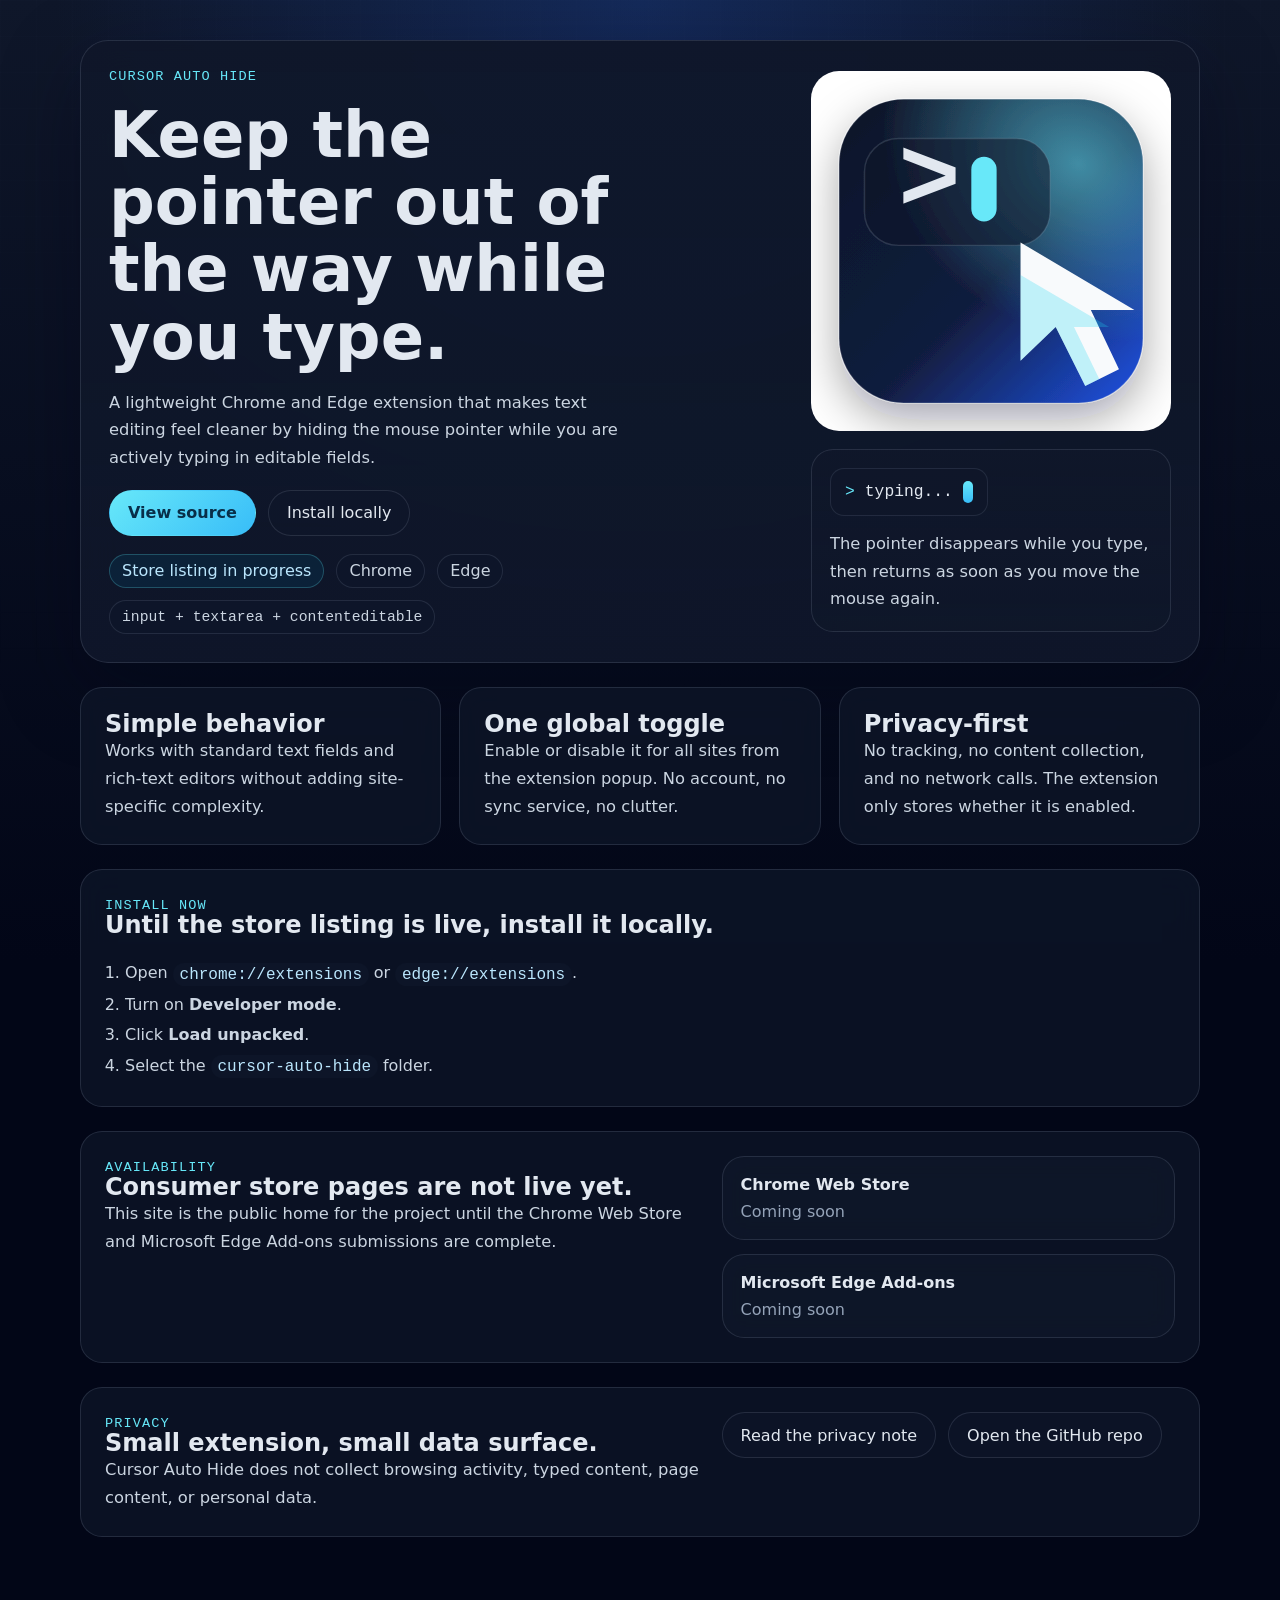
==== docs/index.html @ e13ac271 "Publish landing page and refresh branding Co-authored-by: Copilot <223556219+Copilot@users.noreply.g" ====
<!doctype html>
<html lang="en">
  <head>
    <meta charset="utf-8">
    <meta name="viewport" content="width=device-width, initial-scale=1.0">
    <meta
      name="description"
      content="Cursor Auto Hide is a small Chrome and Edge extension that hides the mouse pointer while you type in editable controls."
    >
    <title>Cursor Auto Hide</title>
    <link rel="icon" href="assets/brand.svg" type="image/svg+xml">
    <link rel="stylesheet" href="styles.css">
  </head>
  <body>
    <main class="site-shell">
      <section class="hero">
        <div class="hero__copy">
          <span class="eyebrow">Cursor Auto Hide</span>
          <h1>Keep the pointer out of the way while you type.</h1>
          <p class="hero__lede">
            A lightweight Chrome and Edge extension that makes text editing feel cleaner by hiding the mouse
            pointer while you are actively typing in editable fields.
          </p>

          <div class="hero__actions">
            <a class="button button--primary" href="https://github.com/IEvangelist/cursor-auto-hide">View source</a>
            <a class="button button--secondary" href="#install">Install locally</a>
          </div>

          <div class="hero__pills">
            <span class="pill pill--status">Store listing in progress</span>
            <span class="pill">Chrome</span>
            <span class="pill">Edge</span>
            <span class="pill pill--mono">input + textarea + contenteditable</span>
          </div>
        </div>

        <div class="hero__visual">
          <object class="hero__brand" data="assets/brand.svg" type="image/svg+xml" tabindex="-1"></object>

          <section class="preview-card" aria-label="Feature preview">
            <div class="preview-card__code">
              <span class="preview-card__prompt">&gt;</span>
              <span class="preview-card__text">typing...</span>
              <span class="preview-card__caret" aria-hidden="true"></span>
            </div>
            <p>The pointer disappears while you type, then returns as soon as you move the mouse again.</p>
          </section>
        </div>
      </section>

      <section class="grid-section">
        <article class="feature-card">
          <h2>Simple behavior</h2>
          <p>Works with standard text fields and rich-text editors without adding site-specific complexity.</p>
        </article>

        <article class="feature-card">
          <h2>One global toggle</h2>
          <p>Enable or disable it for all sites from the extension popup. No account, no sync service, no clutter.</p>
        </article>

        <article class="feature-card">
          <h2>Privacy-first</h2>
          <p>No tracking, no content collection, and no network calls. The extension only stores whether it is enabled.</p>
        </article>
      </section>

      <section id="install" class="content-card">
        <div>
          <span class="section-label">Install now</span>
          <h2>Until the store listing is live, install it locally.</h2>
        </div>

        <ol class="steps">
          <li>Open <code>chrome://extensions</code> or <code>edge://extensions</code>.</li>
          <li>Turn on <strong>Developer mode</strong>.</li>
          <li>Click <strong>Load unpacked</strong>.</li>
          <li>Select the <code>cursor-auto-hide</code> folder.</li>
        </ol>
      </section>

      <section class="content-card content-card--split">
        <div>
          <span class="section-label">Availability</span>
          <h2>Consumer store pages are not live yet.</h2>
          <p>
            This site is the public home for the project until the Chrome Web Store and Microsoft Edge Add-ons
            submissions are complete.
          </p>
        </div>

        <div class="store-grid" aria-label="Store availability">
          <article class="store-card">
            <strong>Chrome Web Store</strong>
            <span>Coming soon</span>
          </article>
          <article class="store-card">
            <strong>Microsoft Edge Add-ons</strong>
            <span>Coming soon</span>
          </article>
        </div>
      </section>

      <section class="content-card content-card--split">
        <div>
          <span class="section-label">Privacy</span>
          <h2>Small extension, small data surface.</h2>
          <p>Cursor Auto Hide does not collect browsing activity, typed content, page content, or personal data.</p>
        </div>

        <div class="link-list">
          <a href="https://github.com/IEvangelist/cursor-auto-hide/blob/main/PRIVACY.md">Read the privacy note</a>
          <a href="https://github.com/IEvangelist/cursor-auto-hide">Open the GitHub repo</a>
        </div>
      </section>
    </main>
  </body>
</html>
---- docs/styles.css ----
:root {
  color-scheme: dark;
  --bg: #020617;
  --surface: rgba(15, 23, 42, 0.7);
  --surface-strong: rgba(15, 23, 42, 0.9);
  --border: rgba(148, 163, 184, 0.18);
  --text: #e2e8f0;
  --muted: #cbd5e1;
  --subtle: #94a3b8;
  --accent: #67e8f9;
  --accent-strong: #2563eb;
  --mono: "SFMono-Regular", Consolas, "Liberation Mono", Menlo, monospace;
}

* {
  box-sizing: border-box;
}

html {
  scroll-behavior: smooth;
}

body {
  margin: 0;
  min-height: 100vh;
  background:
    radial-gradient(circle at top, rgba(37, 99, 235, 0.25), transparent 34%),
    linear-gradient(180deg, #0f172a 0%, var(--bg) 60%);
  color: var(--text);
  font-family: Inter, "Segoe UI", system-ui, sans-serif;
}

body::before {
  content: "";
  position: fixed;
  inset: 0;
  pointer-events: none;
  background-image:
    linear-gradient(rgba(148, 163, 184, 0.05) 1px, transparent 1px),
    linear-gradient(90deg, rgba(148, 163, 184, 0.05) 1px, transparent 1px);
  background-size: 36px 36px;
  mask-image: linear-gradient(180deg, rgba(0, 0, 0, 0.28), transparent 85%);
}

.site-shell {
  width: min(1120px, calc(100% - 32px));
  margin: 0 auto;
  padding: 40px 0 64px;
}

.hero {
  display: grid;
  gap: 28px;
  align-items: center;
  grid-template-columns: repeat(2, minmax(0, 1fr));
  padding: 28px;
  border: 1px solid var(--border);
  border-radius: 28px;
  background:
    linear-gradient(180deg, rgba(15, 23, 42, 0.86), rgba(15, 23, 42, 0.74)),
    rgba(15, 23, 42, 0.74);
  box-shadow: 0 26px 80px rgba(2, 6, 23, 0.35);
  backdrop-filter: blur(18px);
}

.hero__copy {
  display: grid;
  gap: 18px;
}

.eyebrow,
.section-label,
.pill--mono,
code {
  font-family: var(--mono);
}

.eyebrow,
.section-label {
  color: var(--accent);
  font-size: 0.85rem;
  letter-spacing: 0.08em;
  text-transform: uppercase;
}

.hero h1,
.content-card h2,
.feature-card h2 {
  margin: 0;
  line-height: 1.05;
}

.hero h1 {
  font-size: clamp(2.6rem, 5vw, 4.8rem);
}

.hero__lede,
.content-card p,
.feature-card p,
.preview-card p {
  margin: 0;
  color: var(--muted);
  line-height: 1.7;
  font-size: 1.02rem;
}

.hero__actions,
.hero__pills,
.link-list {
  display: flex;
  flex-wrap: wrap;
  gap: 12px;
}

.button,
.link-list a {
  display: inline-flex;
  align-items: center;
  justify-content: center;
  min-height: 46px;
  padding: 0 18px;
  border-radius: 999px;
  border: 1px solid var(--border);
  color: var(--text);
  text-decoration: none;
  transition: transform 140ms ease, border-color 140ms ease, background-color 140ms ease;
}

.button:hover,
.link-list a:hover {
  transform: translateY(-1px);
  border-color: rgba(103, 232, 249, 0.45);
}

.button--primary {
  background: linear-gradient(135deg, var(--accent), #38bdf8);
  color: #082f49;
  border-color: transparent;
  font-weight: 700;
}

.button--secondary,
.link-list a {
  background: rgba(15, 23, 42, 0.5);
}

.hero__visual {
  display: grid;
  justify-items: end;
  gap: 18px;
}

.hero__brand {
  width: min(100%, 360px);
  aspect-ratio: 1;
  border: 0;
  border-radius: 28px;
  overflow: hidden;
}

.preview-card,
.feature-card,
.content-card,
.store-card {
  border: 1px solid var(--border);
  background: var(--surface);
  border-radius: 22px;
  backdrop-filter: blur(14px);
}

.preview-card {
  width: min(100%, 360px);
  padding: 18px;
  background:
    linear-gradient(180deg, rgba(15, 23, 42, 0.95), rgba(15, 23, 42, 0.78)),
    rgba(15, 23, 42, 0.8);
}

.preview-card__code {
  display: inline-flex;
  align-items: center;
  gap: 10px;
  margin-bottom: 14px;
  padding: 12px 14px;
  border-radius: 14px;
  background: rgba(15, 23, 42, 0.8);
  border: 1px solid rgba(148, 163, 184, 0.15);
  font-family: var(--mono);
  font-size: 1.02rem;
}

.preview-card__prompt {
  color: var(--accent);
}

.preview-card__text {
  color: var(--text);
}

.preview-card__caret {
  width: 10px;
  height: 22px;
  border-radius: 999px;
  background: linear-gradient(180deg, var(--accent), #38bdf8);
  animation: blink 1.1s steps(2, end) infinite;
}

.grid-section {
  display: grid;
  grid-template-columns: repeat(3, minmax(0, 1fr));
  gap: 18px;
  margin-top: 24px;
}

.feature-card,
.content-card {
  padding: 24px;
}

.feature-card {
  min-height: 100%;
}

.content-card {
  display: grid;
  gap: 20px;
  margin-top: 24px;
}

.content-card--split {
  grid-template-columns: 1.25fr 0.95fr;
  align-items: start;
}

.steps {
  margin: 0;
  padding-left: 20px;
  color: var(--muted);
  line-height: 1.9;
}

.pill {
  display: inline-flex;
  align-items: center;
  gap: 8px;
  min-height: 34px;
  padding: 0 12px;
  border-radius: 999px;
  border: 1px solid rgba(148, 163, 184, 0.16);
  background: rgba(15, 23, 42, 0.46);
  color: var(--muted);
}

.pill--status {
  color: #bae6fd;
  border-color: rgba(103, 232, 249, 0.24);
  background: rgba(8, 47, 73, 0.5);
}

.pill--mono {
  font-size: 0.92rem;
}

.store-grid {
  display: grid;
  gap: 14px;
}

.store-card {
  display: grid;
  gap: 8px;
  padding: 18px;
}

.store-card strong {
  font-size: 1rem;
}

.store-card span {
  color: var(--subtle);
}

code {
  padding: 0.18rem 0.42rem;
  border-radius: 999px;
  background: rgba(15, 23, 42, 0.7);
  color: #bae6fd;
}

@keyframes blink {
  0%,
  48% {
    opacity: 1;
  }

  50%,
  100% {
    opacity: 0.16;
  }
}

@media (max-width: 860px) {
  .hero,
  .content-card--split,
  .grid-section {
    grid-template-columns: 1fr;
  }

  .hero__visual {
    justify-items: start;
  }
}
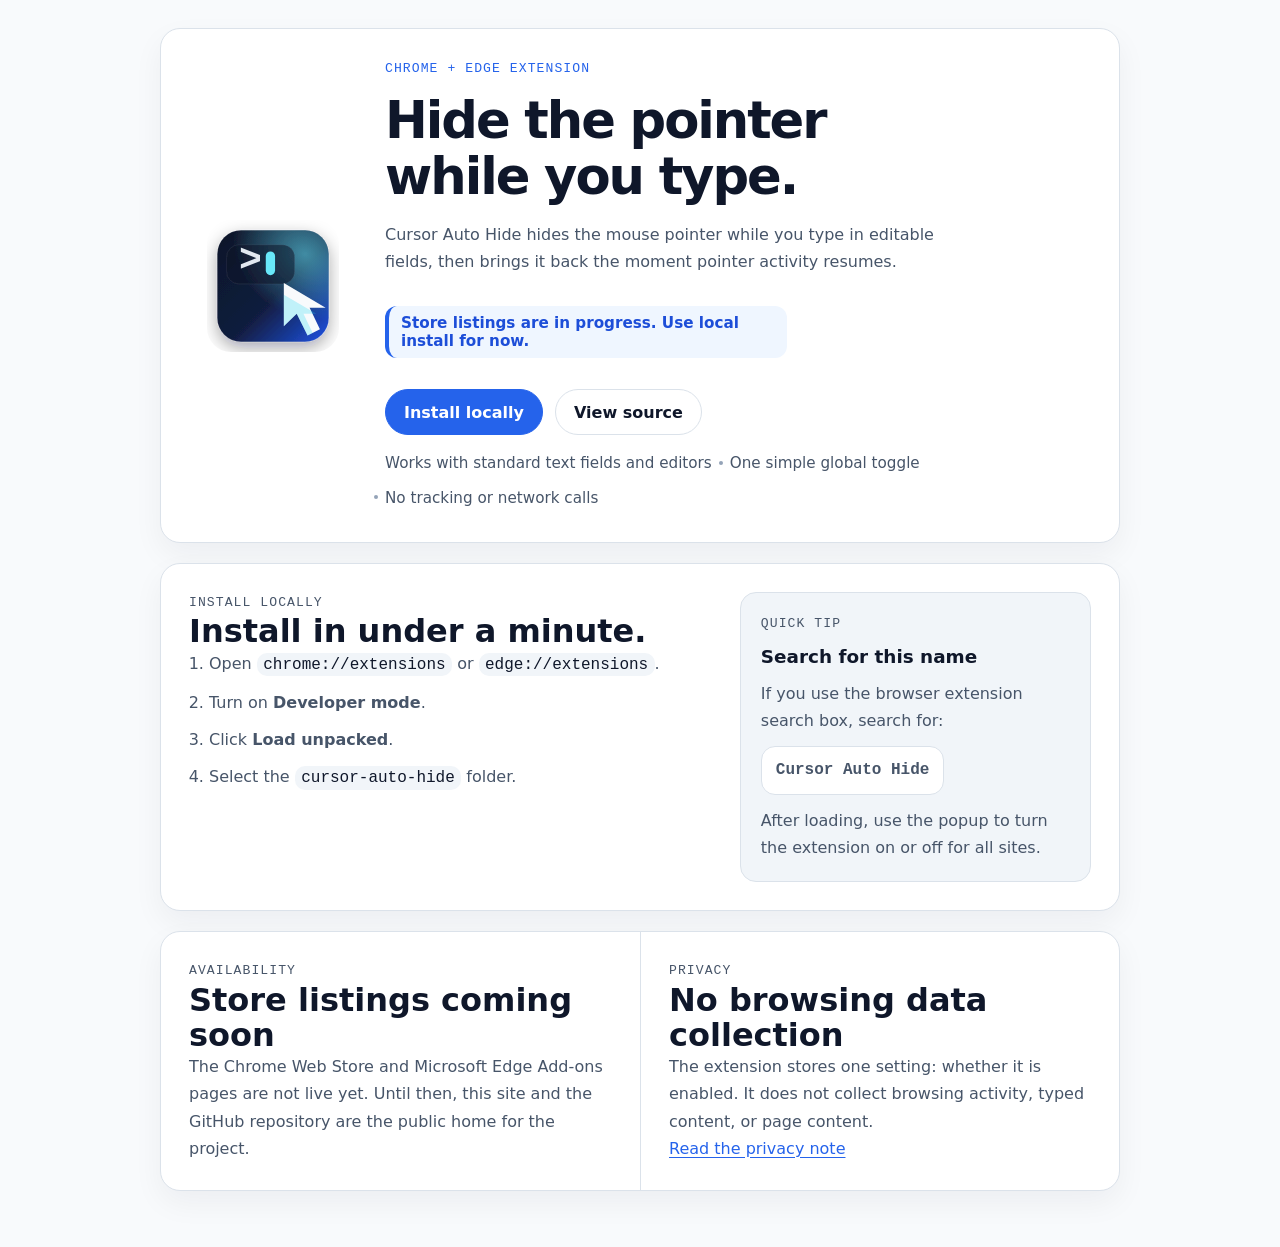
==== commit 2179e754: "Simplify landing page UX Co-authored-by: Copilot <223556219+Copilot@users.noreply.github.com>" ====
--- a/docs/index.html
+++ b/docs/index.html
@@ -13,105 +13,75 @@
   </head>
   <body>
     <main class="site-shell">
-      <section class="hero">
-        <div class="hero__copy">
-          <span class="eyebrow">Cursor Auto Hide</span>
-          <h1>Keep the pointer out of the way while you type.</h1>
+      <section class="hero" aria-labelledby="hero-title">
+        <div class="hero__brand-wrap">
+          <object class="hero__brand" data="assets/brand.svg" type="image/svg+xml" tabindex="-1"></object>
+        </div>
+
+        <div class="hero__content">
+          <p class="eyebrow">Chrome + Edge extension</p>
+          <h1 id="hero-title">Hide the pointer while you type.</h1>
           <p class="hero__lede">
-            A lightweight Chrome and Edge extension that makes text editing feel cleaner by hiding the mouse
-            pointer while you are actively typing in editable fields.
+            Cursor Auto Hide hides the mouse pointer while you type in editable fields, then brings it back the
+            moment pointer activity resumes.
+          </p>
+
+          <p class="status-note" role="status">
+            Store listings are in progress. Use local install for now.
           </p>
 
           <div class="hero__actions">
-            <a class="button button--primary" href="https://github.com/IEvangelist/cursor-auto-hide">View source</a>
-            <a class="button button--secondary" href="#install">Install locally</a>
+            <a class="button button--primary" href="#install">Install locally</a>
+            <a class="button button--secondary" href="https://github.com/IEvangelist/cursor-auto-hide">View source</a>
           </div>
 
-          <div class="hero__pills">
-            <span class="pill pill--status">Store listing in progress</span>
-            <span class="pill">Chrome</span>
-            <span class="pill">Edge</span>
-            <span class="pill pill--mono">input + textarea + contenteditable</span>
-          </div>
-        </div>
-
-        <div class="hero__visual">
-          <object class="hero__brand" data="assets/brand.svg" type="image/svg+xml" tabindex="-1"></object>
-
-          <section class="preview-card" aria-label="Feature preview">
-            <div class="preview-card__code">
-              <span class="preview-card__prompt">&gt;</span>
-              <span class="preview-card__text">typing...</span>
-              <span class="preview-card__caret" aria-hidden="true"></span>
-            </div>
-            <p>The pointer disappears while you type, then returns as soon as you move the mouse again.</p>
-          </section>
+          <p class="hero__meta" aria-label="Key features">
+            <span>Works with standard text fields and editors</span>
+            <span>One simple global toggle</span>
+            <span>No tracking or network calls</span>
+          </p>
         </div>
       </section>
 
-      <section class="grid-section">
-        <article class="feature-card">
-          <h2>Simple behavior</h2>
-          <p>Works with standard text fields and rich-text editors without adding site-specific complexity.</p>
-        </article>
+      <section id="install" class="panel panel--split" aria-labelledby="install-title">
+        <div>
+          <p class="section-label">Install locally</p>
+          <h2 id="install-title">Install in under a minute.</h2>
 
-        <article class="feature-card">
-          <h2>One global toggle</h2>
-          <p>Enable or disable it for all sites from the extension popup. No account, no sync service, no clutter.</p>
-        </article>
+          <ol class="steps">
+            <li>Open <code>chrome://extensions</code> or <code>edge://extensions</code>.</li>
+            <li>Turn on <strong>Developer mode</strong>.</li>
+            <li>Click <strong>Load unpacked</strong>.</li>
+            <li>Select the <code>cursor-auto-hide</code> folder.</li>
+          </ol>
+        </div>
 
-        <article class="feature-card">
-          <h2>Privacy-first</h2>
-          <p>No tracking, no content collection, and no network calls. The extension only stores whether it is enabled.</p>
-        </article>
+        <aside class="callout" aria-labelledby="callout-title">
+          <p class="section-label">Quick tip</p>
+          <h3 id="callout-title">Search for this name</h3>
+          <p>If you use the browser extension search box, search for:</p>
+          <p class="search-term">Cursor Auto Hide</p>
+          <p class="callout__note">After loading, use the popup to turn the extension on or off for all sites.</p>
+        </aside>
       </section>
 
-      <section id="install" class="content-card">
-        <div>
-          <span class="section-label">Install now</span>
-          <h2>Until the store listing is live, install it locally.</h2>
-        </div>
+      <section class="panel details-panel" aria-label="Project details">
+        <div class="details-grid">
+          <article>
+            <p class="section-label">Availability</p>
+            <h2>Store listings coming soon</h2>
+            <p>
+              The Chrome Web Store and Microsoft Edge Add-ons pages are not live yet. Until then, this site and the
+              GitHub repository are the public home for the project.
+            </p>
+          </article>
 
-        <ol class="steps">
-          <li>Open <code>chrome://extensions</code> or <code>edge://extensions</code>.</li>
-          <li>Turn on <strong>Developer mode</strong>.</li>
-          <li>Click <strong>Load unpacked</strong>.</li>
-          <li>Select the <code>cursor-auto-hide</code> folder.</li>
-        </ol>
-      </section>
-
-      <section class="content-card content-card--split">
-        <div>
-          <span class="section-label">Availability</span>
-          <h2>Consumer store pages are not live yet.</h2>
-          <p>
-            This site is the public home for the project until the Chrome Web Store and Microsoft Edge Add-ons
-            submissions are complete.
-          </p>
-        </div>
-
-        <div class="store-grid" aria-label="Store availability">
-          <article class="store-card">
-            <strong>Chrome Web Store</strong>
-            <span>Coming soon</span>
+          <article>
+            <p class="section-label">Privacy</p>
+            <h2>No browsing data collection</h2>
+            <p>The extension stores one setting: whether it is enabled. It does not collect browsing activity, typed content, or page content.</p>
+            <p><a class="text-link" href="https://github.com/IEvangelist/cursor-auto-hide/blob/main/PRIVACY.md">Read the privacy note</a></p>
           </article>
-          <article class="store-card">
-            <strong>Microsoft Edge Add-ons</strong>
-            <span>Coming soon</span>
-          </article>
-        </div>
-      </section>
-
-      <section class="content-card content-card--split">
-        <div>
-          <span class="section-label">Privacy</span>
-          <h2>Small extension, small data surface.</h2>
-          <p>Cursor Auto Hide does not collect browsing activity, typed content, page content, or personal data.</p>
-        </div>
-
-        <div class="link-list">
-          <a href="https://github.com/IEvangelist/cursor-auto-hide/blob/main/PRIVACY.md">Read the privacy note</a>
-          <a href="https://github.com/IEvangelist/cursor-auto-hide">Open the GitHub repo</a>
         </div>
       </section>
     </main>
--- a/docs/styles.css
+++ b/docs/styles.css
@@ -1,14 +1,15 @@
 :root {
-  color-scheme: dark;
-  --bg: #020617;
-  --surface: rgba(15, 23, 42, 0.7);
-  --surface-strong: rgba(15, 23, 42, 0.9);
-  --border: rgba(148, 163, 184, 0.18);
-  --text: #e2e8f0;
-  --muted: #cbd5e1;
-  --subtle: #94a3b8;
-  --accent: #67e8f9;
-  --accent-strong: #2563eb;
+  color-scheme: light;
+  --bg: #f8fafc;
+  --surface: #ffffff;
+  --surface-soft: #f1f5f9;
+  --border: #dbe2ea;
+  --text: #0f172a;
+  --muted: #475569;
+  --subtle: #64748b;
+  --accent: #2563eb;
+  --accent-soft: #eff6ff;
+  --shadow: 0 18px 40px rgba(15, 23, 42, 0.08);
   --mono: "SFMono-Regular", Consolas, "Liberation Mono", Menlo, monospace;
 }
 
@@ -23,97 +24,109 @@
 body {
   margin: 0;
   min-height: 100vh;
-  background:
-    radial-gradient(circle at top, rgba(37, 99, 235, 0.25), transparent 34%),
-    linear-gradient(180deg, #0f172a 0%, var(--bg) 60%);
+  background: var(--bg);
   color: var(--text);
   font-family: Inter, "Segoe UI", system-ui, sans-serif;
 }
 
-body::before {
-  content: "";
-  position: fixed;
-  inset: 0;
-  pointer-events: none;
-  background-image:
-    linear-gradient(rgba(148, 163, 184, 0.05) 1px, transparent 1px),
-    linear-gradient(90deg, rgba(148, 163, 184, 0.05) 1px, transparent 1px);
-  background-size: 36px 36px;
-  mask-image: linear-gradient(180deg, rgba(0, 0, 0, 0.28), transparent 85%);
-}
-
 .site-shell {
-  width: min(1120px, calc(100% - 32px));
+  width: min(960px, calc(100% - 32px));
   margin: 0 auto;
-  padding: 40px 0 64px;
+  padding: 28px 0 56px;
+}
+
+.hero,
+.panel {
+  background: var(--surface);
+  border: 1px solid var(--border);
+  border-radius: 20px;
+  box-shadow: 0 12px 30px rgba(15, 23, 42, 0.05);
 }
 
 .hero {
   display: grid;
-  gap: 28px;
+  grid-template-columns: 160px minmax(0, 1fr);
   align-items: center;
-  grid-template-columns: repeat(2, minmax(0, 1fr));
-  padding: 28px;
-  border: 1px solid var(--border);
-  border-radius: 28px;
-  background:
-    linear-gradient(180deg, rgba(15, 23, 42, 0.86), rgba(15, 23, 42, 0.74)),
-    rgba(15, 23, 42, 0.74);
-  box-shadow: 0 26px 80px rgba(2, 6, 23, 0.35);
-  backdrop-filter: blur(18px);
-}
-
-.hero__copy {
-  display: grid;
-  gap: 18px;
+  gap: 32px;
+  padding: 32px;
+}
+
+.hero__brand-wrap {
+  display: flex;
+  justify-content: center;
+}
+
+.hero__brand {
+  width: min(100%, 132px);
+  aspect-ratio: 1;
+  border: 0;
+  border-radius: 24px;
+  overflow: hidden;
+}
+
+.hero__content {
+  display: grid;
+  gap: 16px;
+  max-width: 560px;
 }
 
 .eyebrow,
 .section-label,
-.pill--mono,
+.search-term,
 code {
   font-family: var(--mono);
 }
 
 .eyebrow,
 .section-label {
+  margin: 0;
   color: var(--accent);
-  font-size: 0.85rem;
+  font-size: 0.82rem;
   letter-spacing: 0.08em;
   text-transform: uppercase;
 }
 
-.hero h1,
-.content-card h2,
-.feature-card h2 {
-  margin: 0;
-  line-height: 1.05;
-}
-
-.hero h1 {
-  font-size: clamp(2.6rem, 5vw, 4.8rem);
+h1,
+h2,
+h3 {
+  margin: 0;
+  line-height: 1.1;
+}
+
+h1 {
+  font-size: clamp(2rem, 4.5vw, 3.2rem);
+  letter-spacing: -0.04em;
+}
+
+h2 {
+  font-size: clamp(1.5rem, 3vw, 2rem);
+}
+
+h3 {
+  font-size: 1.15rem;
 }
 
 .hero__lede,
-.content-card p,
-.feature-card p,
-.preview-card p {
+.panel p,
+.callout p,
+.steps {
   margin: 0;
   color: var(--muted);
   line-height: 1.7;
-  font-size: 1.02rem;
-}
-
-.hero__actions,
-.hero__pills,
-.link-list {
+}
+
+.hero__actions {
   display: flex;
   flex-wrap: wrap;
   gap: 12px;
 }
 
 .button,
-.link-list a {
+.text-link {
+  transition: background-color 140ms ease, border-color 140ms ease, color 140ms ease, transform 140ms ease;
+}
+
+.button {
   display: inline-flex;
   align-items: center;
   justify-content: center;
@@ -121,192 +134,194 @@
   padding: 0 18px;
   border-radius: 999px;
   border: 1px solid var(--border);
+  text-decoration: none;
+  font-weight: 600;
+}
+
+.button:hover {
+  transform: translateY(-1px);
+}
+
+.button--primary {
+  background: var(--accent);
+  border-color: var(--accent);
+  color: #ffffff;
+}
+
+.button--primary:hover {
+  background: #1d4ed8;
+  border-color: #1d4ed8;
+}
+
+.button--secondary {
+  background: #ffffff;
   color: var(--text);
-  text-decoration: none;
-  transition: transform 140ms ease, border-color 140ms ease, background-color 140ms ease;
-}
-
-.button:hover,
-.link-list a:hover {
-  transform: translateY(-1px);
-  border-color: rgba(103, 232, 249, 0.45);
-}
-
-.button--primary {
-  background: linear-gradient(135deg, var(--accent), #38bdf8);
-  color: #082f49;
-  border-color: transparent;
-  font-weight: 700;
-}
-
-.button--secondary,
-.link-list a {
-  background: rgba(15, 23, 42, 0.5);
-}
-
-.hero__visual {
-  display: grid;
-  justify-items: end;
-  gap: 18px;
-}
-
-.hero__brand {
-  width: min(100%, 360px);
-  aspect-ratio: 1;
-  border: 0;
-  border-radius: 28px;
-  overflow: hidden;
-}
-
-.preview-card,
-.feature-card,
-.content-card,
-.store-card {
+}
+
+.button--secondary:hover,
+.text-link:hover {
+  color: var(--accent);
+}
+
+.button:focus-visible,
+.text-link:focus-visible {
+  outline: 3px solid rgba(37, 99, 235, 0.28);
+  outline-offset: 3px;
+}
+
+.status-note {
+  width: fit-content;
+  padding: 8px 12px;
+  max-width: 38ch;
+  border-radius: 12px;
+  border-left: 4px solid var(--accent);
+  background: var(--accent-soft);
+  color: #1d4ed8;
+  font-size: 0.95rem;
+  font-weight: 600;
+}
+
+.hero__meta {
+  display: flex;
+  flex-wrap: wrap;
+  gap: 10px 18px;
+  margin: 0;
+  color: var(--muted);
+  font-size: 0.95rem;
+}
+
+.hero__meta span {
+  position: relative;
+  line-height: 1.6;
+}
+
+.hero__meta span + span::before {
+  content: "";
+  position: absolute;
+  left: -11px;
+  top: 0.62em;
+  width: 4px;
+  height: 4px;
+  border-radius: 999px;
+  background: #94a3b8;
+}
+
+.panel {
+  margin-top: 20px;
+  padding: 28px;
+}
+
+.panel--split {
+  display: grid;
+  grid-template-columns: minmax(0, 1.2fr) minmax(260px, 0.8fr);
+  gap: 24px;
+  align-items: start;
+}
+
+.steps {
+  padding-left: 20px;
+}
+
+.steps li + li {
+  margin-top: 10px;
+}
+
+.callout {
+  display: grid;
+  gap: 12px;
+  padding: 20px;
+  border-radius: 16px;
+  background: var(--surface-soft);
   border: 1px solid var(--border);
-  background: var(--surface);
-  border-radius: 22px;
-  backdrop-filter: blur(14px);
-}
-
-.preview-card {
-  width: min(100%, 360px);
-  padding: 18px;
-  background:
-    linear-gradient(180deg, rgba(15, 23, 42, 0.95), rgba(15, 23, 42, 0.78)),
-    rgba(15, 23, 42, 0.8);
-}
-
-.preview-card__code {
+}
+
+.search-term {
   display: inline-flex;
-  align-items: center;
-  gap: 10px;
-  margin-bottom: 14px;
-  padding: 12px 14px;
+  width: fit-content;
+  padding: 10px 14px;
   border-radius: 14px;
-  background: rgba(15, 23, 42, 0.8);
-  border: 1px solid rgba(148, 163, 184, 0.15);
-  font-family: var(--mono);
-  font-size: 1.02rem;
-}
-
-.preview-card__prompt {
+  background: #ffffff;
+  border: 1px solid var(--border);
+  color: var(--text);
+  font-size: 1rem;
+  font-weight: 600;
+}
+
+.callout__note {
+  color: var(--subtle);
+}
+
+.details-panel {
+  padding: 0;
+}
+
+.details-grid {
+  display: grid;
+  grid-template-columns: repeat(2, minmax(0, 1fr));
+}
+
+.details-grid article {
+  padding: 28px;
+}
+
+.details-grid article + article {
+  border-left: 1px solid var(--border);
+}
+
+.text-link {
   color: var(--accent);
-}
-
-.preview-card__text {
+  text-underline-offset: 0.18em;
+}
+
+code {
+  padding: 0.18rem 0.4rem;
+  border-radius: 10px;
+  background: var(--surface-soft);
   color: var(--text);
-}
-
-.preview-card__caret {
-  width: 10px;
-  height: 22px;
-  border-radius: 999px;
-  background: linear-gradient(180deg, var(--accent), #38bdf8);
-  animation: blink 1.1s steps(2, end) infinite;
-}
-
-.grid-section {
-  display: grid;
-  grid-template-columns: repeat(3, minmax(0, 1fr));
-  gap: 18px;
-  margin-top: 24px;
-}
-
-.feature-card,
-.content-card {
-  padding: 24px;
-}
-
-.feature-card {
-  min-height: 100%;
-}
-
-.content-card {
-  display: grid;
-  gap: 20px;
-  margin-top: 24px;
-}
-
-.content-card--split {
-  grid-template-columns: 1.25fr 0.95fr;
-  align-items: start;
-}
-
-.steps {
-  margin: 0;
-  padding-left: 20px;
-  color: var(--muted);
-  line-height: 1.9;
-}
-
-.pill {
-  display: inline-flex;
-  align-items: center;
-  gap: 8px;
-  min-height: 34px;
-  padding: 0 12px;
-  border-radius: 999px;
-  border: 1px solid rgba(148, 163, 184, 0.16);
-  background: rgba(15, 23, 42, 0.46);
-  color: var(--muted);
-}
-
-.pill--status {
-  color: #bae6fd;
-  border-color: rgba(103, 232, 249, 0.24);
-  background: rgba(8, 47, 73, 0.5);
-}
-
-.pill--mono {
-  font-size: 0.92rem;
-}
-
-.store-grid {
-  display: grid;
-  gap: 14px;
-}
-
-.store-card {
-  display: grid;
-  gap: 8px;
-  padding: 18px;
-}
-
-.store-card strong {
-  font-size: 1rem;
-}
-
-.store-card span {
-  color: var(--subtle);
-}
-
-code {
-  padding: 0.18rem 0.42rem;
-  border-radius: 999px;
-  background: rgba(15, 23, 42, 0.7);
-  color: #bae6fd;
-}
-
-@keyframes blink {
-  0%,
-  48% {
-    opacity: 1;
-  }
-
-  50%,
-  100% {
-    opacity: 0.16;
-  }
 }
 
 @media (max-width: 860px) {
   .hero,
-  .content-card--split,
-  .grid-section {
+  .panel--split,
+  .details-grid {
     grid-template-columns: 1fr;
   }
 
-  .hero__visual {
-    justify-items: start;
-  }
-}
+  .hero {
+    gap: 20px;
+    padding: 28px;
+  }
+
+  .panel {
+    padding: 24px;
+  }
+
+  .details-grid article {
+    padding: 24px;
+  }
+
+  .details-grid article + article {
+    border-left: 0;
+    border-top: 1px solid var(--border);
+  }
+}
+
+@media (max-width: 540px) {
+  .site-shell {
+    width: min(100% - 20px, 960px);
+    padding: 20px 0 40px;
+  }
+
+  .hero,
+  .panel {
+    border-radius: 18px;
+  }
+
+  .hero__actions {
+    flex-direction: column;
+  }
+
+  .button {
+    width: 100%;
+  }
+}
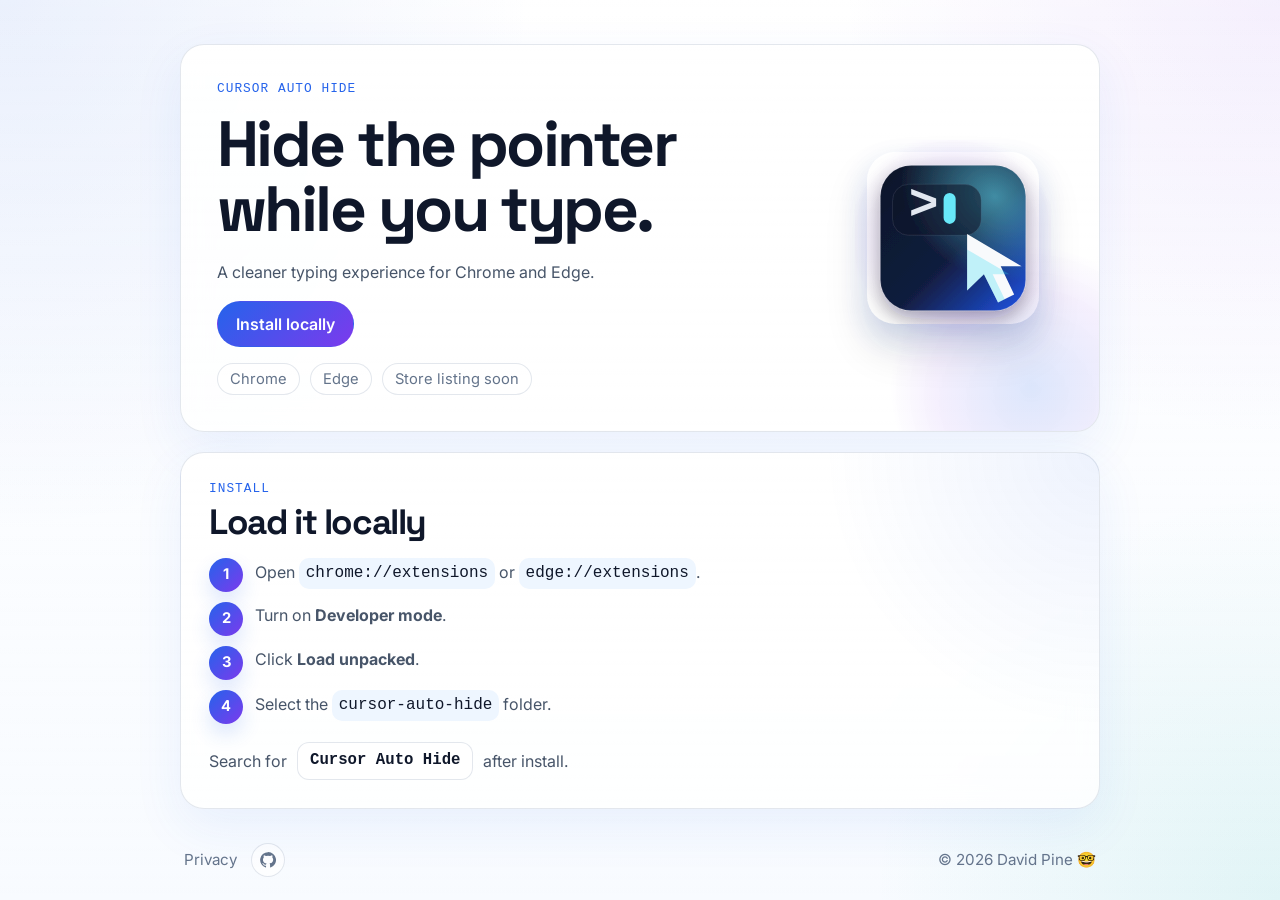
==== commit 7b334fd3: "Refresh landing page install UX Co-authored-by: Copilot <223556219+Copilot@users.noreply.github.com>" ====
--- a/docs/index.html
+++ b/docs/index.html
@@ -8,82 +8,80 @@
       content="Cursor Auto Hide is a small Chrome and Edge extension that hides the mouse pointer while you type in editable controls."
     >
     <title>Cursor Auto Hide</title>
+    <link rel="preconnect" href="https://fonts.googleapis.com">
+    <link rel="preconnect" href="https://fonts.gstatic.com" crossorigin>
+    <link
+      href="https://fonts.googleapis.com/css2?family=Inter:wght@400;500;600;700&family=Space+Grotesk:wght@500;700&display=swap"
+      rel="stylesheet"
+    >
     <link rel="icon" href="assets/brand.svg" type="image/svg+xml">
     <link rel="stylesheet" href="styles.css">
   </head>
   <body>
     <main class="site-shell">
       <section class="hero" aria-labelledby="hero-title">
-        <div class="hero__brand-wrap">
-          <object class="hero__brand" data="assets/brand.svg" type="image/svg+xml" tabindex="-1"></object>
-        </div>
-
         <div class="hero__content">
-          <p class="eyebrow">Chrome + Edge extension</p>
+          <p class="eyebrow">Cursor Auto Hide</p>
           <h1 id="hero-title">Hide the pointer while you type.</h1>
           <p class="hero__lede">
-            Cursor Auto Hide hides the mouse pointer while you type in editable fields, then brings it back the
-            moment pointer activity resumes.
-          </p>
-
-          <p class="status-note" role="status">
-            Store listings are in progress. Use local install for now.
+            A cleaner typing experience for Chrome and Edge.
           </p>
 
           <div class="hero__actions">
             <a class="button button--primary" href="#install">Install locally</a>
-            <a class="button button--secondary" href="https://github.com/IEvangelist/cursor-auto-hide">View source</a>
           </div>
 
-          <p class="hero__meta" aria-label="Key features">
-            <span>Works with standard text fields and editors</span>
-            <span>One simple global toggle</span>
-            <span>No tracking or network calls</span>
+          <p class="hero__meta" aria-label="Extension summary">
+            <span>Chrome</span>
+            <span>Edge</span>
+            <span>Store listing soon</span>
           </p>
+        </div>
+
+        <div class="hero__art">
+          <div class="hero__art-surface">
+            <img class="hero__brand" src="assets/brand.svg" alt="">
+          </div>
         </div>
       </section>
 
-      <section id="install" class="panel panel--split" aria-labelledby="install-title">
-        <div>
-          <p class="section-label">Install locally</p>
-          <h2 id="install-title">Install in under a minute.</h2>
-
-          <ol class="steps">
-            <li>Open <code>chrome://extensions</code> or <code>edge://extensions</code>.</li>
-            <li>Turn on <strong>Developer mode</strong>.</li>
-            <li>Click <strong>Load unpacked</strong>.</li>
-            <li>Select the <code>cursor-auto-hide</code> folder.</li>
-          </ol>
+      <section id="install" class="install" aria-labelledby="install-title">
+        <div class="install__header">
+          <p class="section-label">Install</p>
+          <h2 id="install-title">Load it locally</h2>
         </div>
 
-        <aside class="callout" aria-labelledby="callout-title">
-          <p class="section-label">Quick tip</p>
-          <h3 id="callout-title">Search for this name</h3>
-          <p>If you use the browser extension search box, search for:</p>
-          <p class="search-term">Cursor Auto Hide</p>
-          <p class="callout__note">After loading, use the popup to turn the extension on or off for all sites.</p>
-        </aside>
-      </section>
+        <ol class="steps">
+          <li>
+            Open
+            <a class="protocol-link" href="chrome://extensions"><code>chrome://extensions</code></a>
+            or
+            <a class="protocol-link" href="edge://extensions"><code>edge://extensions</code></a>.
+          </li>
+          <li>Turn on <strong>Developer mode</strong>.</li>
+          <li>Click <strong>Load unpacked</strong>.</li>
+          <li>Select the <code>cursor-auto-hide</code> folder.</li>
+        </ol>
 
-      <section class="panel details-panel" aria-label="Project details">
-        <div class="details-grid">
-          <article>
-            <p class="section-label">Availability</p>
-            <h2>Store listings coming soon</h2>
-            <p>
-              The Chrome Web Store and Microsoft Edge Add-ons pages are not live yet. Until then, this site and the
-              GitHub repository are the public home for the project.
-            </p>
-          </article>
-
-          <article>
-            <p class="section-label">Privacy</p>
-            <h2>No browsing data collection</h2>
-            <p>The extension stores one setting: whether it is enabled. It does not collect browsing activity, typed content, or page content.</p>
-            <p><a class="text-link" href="https://github.com/IEvangelist/cursor-auto-hide/blob/main/PRIVACY.md">Read the privacy note</a></p>
-          </article>
-        </div>
+        <p class="install__hint">
+          Search for <span class="search-term">Cursor Auto Hide</span> after install.
+        </p>
       </section>
     </main>
+
+    <footer class="site-footer">
+      <div class="site-footer__links">
+        <a class="footer-link" href="https://github.com/IEvangelist/cursor-auto-hide/blob/main/PRIVACY.md">Privacy</a>
+        <a class="footer-icon-link" href="https://github.com/IEvangelist/cursor-auto-hide" aria-label="GitHub repository">
+          <svg viewBox="0 0 24 24" aria-hidden="true">
+            <path
+              d="M12 1.5a10.5 10.5 0 0 0-3.32 20.46c.53.1.72-.23.72-.51v-1.95c-2.93.64-3.55-1.24-3.55-1.24-.48-1.22-1.18-1.55-1.18-1.55-.96-.66.07-.64.07-.64 1.06.07 1.62 1.09 1.62 1.09.94 1.61 2.46 1.15 3.06.88.1-.68.37-1.15.67-1.41-2.34-.27-4.8-1.17-4.8-5.23 0-1.16.41-2.11 1.09-2.86-.11-.27-.47-1.36.1-2.84 0 0 .89-.29 2.93 1.09a10.1 10.1 0 0 1 5.34 0c2.04-1.38 2.93-1.09 2.93-1.09.57 1.48.21 2.57.1 2.84.68.75 1.09 1.7 1.09 2.86 0 4.07-2.47 4.95-4.83 5.21.38.33.72.97.72 1.96v2.9c0 .28.19.62.73.51A10.5 10.5 0 0 0 12 1.5Z"
+            />
+          </svg>
+        </a>
+      </div>
+
+      <a class="site-footer__author" href="https://davidpine.dev/">© 2026 David Pine 🤓</a>
+    </footer>
   </body>
 </html>
--- a/docs/styles.css
+++ b/docs/styles.css
@@ -1,16 +1,20 @@
 :root {
   color-scheme: light;
-  --bg: #f8fafc;
-  --surface: #ffffff;
-  --surface-soft: #f1f5f9;
-  --border: #dbe2ea;
+  --bg: #f8fbff;
+  --bg-accent: #eef6ff;
+  --surface: rgba(255, 255, 255, 0.82);
+  --surface-strong: rgba(255, 255, 255, 0.94);
+  --border: rgba(148, 163, 184, 0.26);
   --text: #0f172a;
   --muted: #475569;
   --subtle: #64748b;
   --accent: #2563eb;
-  --accent-soft: #eff6ff;
-  --shadow: 0 18px 40px rgba(15, 23, 42, 0.08);
+  --accent-2: #7c3aed;
+  --accent-3: #14b8a6;
+  --shadow: 0 18px 50px rgba(37, 99, 235, 0.08);
+  --radius: 24px;
   --mono: "SFMono-Regular", Consolas, "Liberation Mono", Menlo, monospace;
+  --heading: "Space Grotesk", Inter, "Segoe UI", system-ui, sans-serif;
 }
 
 * {
@@ -24,50 +28,102 @@
 body {
   margin: 0;
   min-height: 100vh;
-  background: var(--bg);
   color: var(--text);
   font-family: Inter, "Segoe UI", system-ui, sans-serif;
+  background:
+    radial-gradient(circle at top left, rgba(37, 99, 235, 0.12), transparent 34%),
+    radial-gradient(circle at top right, rgba(124, 58, 237, 0.10), transparent 28%),
+    radial-gradient(circle at bottom right, rgba(20, 184, 166, 0.10), transparent 26%),
+    linear-gradient(180deg, #ffffff 0%, var(--bg) 100%);
+}
+
+body::before {
+  content: "";
+  position: fixed;
+  inset: 0;
+  pointer-events: none;
+  background: linear-gradient(180deg, rgba(255, 255, 255, 0.25), rgba(255, 255, 255, 0));
 }
 
 .site-shell {
-  width: min(960px, calc(100% - 32px));
+  width: min(920px, calc(100% - 32px));
   margin: 0 auto;
-  padding: 28px 0 56px;
+  padding: 44px 0 24px;
 }
 
 .hero,
-.panel {
-  background: var(--surface);
+.install,
+.site-footer {
+  width: 100%;
+}
+
+.hero,
+.install {
   border: 1px solid var(--border);
-  border-radius: 20px;
-  box-shadow: 0 12px 30px rgba(15, 23, 42, 0.05);
+  border-radius: var(--radius);
+  background: linear-gradient(180deg, var(--surface-strong), var(--surface));
+  box-shadow: var(--shadow);
+  backdrop-filter: blur(14px);
 }
 
 .hero {
+  position: relative;
+  overflow: hidden;
   display: grid;
-  grid-template-columns: 160px minmax(0, 1fr);
-  align-items: center;
-  gap: 32px;
-  padding: 32px;
-}
-
-.hero__brand-wrap {
+  grid-template-columns: minmax(0, 1fr) 220px;
+  gap: 24px;
+  align-items: center;
+  padding: 36px;
+}
+
+.hero::after {
+  content: "";
+  position: absolute;
+  inset: auto -72px -96px auto;
+  width: 280px;
+  height: 280px;
+  border-radius: 999px;
+  background: radial-gradient(circle, rgba(37, 99, 235, 0.16), rgba(124, 58, 237, 0.08) 48%, transparent 72%);
+  pointer-events: none;
+}
+
+.hero__content {
+  position: relative;
+  z-index: 1;
+  display: grid;
+  gap: 16px;
+  max-width: 520px;
+}
+
+.hero__art {
+  position: relative;
+  z-index: 1;
   display: flex;
   justify-content: center;
 }
 
+.hero__art-surface {
+  display: flex;
+  align-items: center;
+  justify-content: center;
+  width: min(100%, 196px);
+  aspect-ratio: 1;
+  padding: 12px;
+  border-radius: 40px;
+  background:
+    radial-gradient(circle, rgba(37, 99, 235, 0.16), rgba(124, 58, 237, 0.08) 56%, transparent 76%);
+}
+
 .hero__brand {
-  width: min(100%, 132px);
+  display: block;
+  width: 100%;
   aspect-ratio: 1;
   border: 0;
-  border-radius: 24px;
+  border-radius: 28px;
   overflow: hidden;
-}
-
-.hero__content {
-  display: grid;
-  gap: 16px;
-  max-width: 560px;
+  box-shadow:
+    0 24px 44px rgba(15, 23, 42, 0.14),
+    0 12px 28px rgba(37, 99, 235, 0.14);
 }
 
 .eyebrow,
@@ -81,49 +137,40 @@
 .section-label {
   margin: 0;
   color: var(--accent);
-  font-size: 0.82rem;
+  font-size: 0.8rem;
   letter-spacing: 0.08em;
   text-transform: uppercase;
 }
 
 h1,
-h2,
-h3 {
+h2 {
   margin: 0;
-  line-height: 1.1;
+  font-family: var(--heading);
+  line-height: 1.02;
+  letter-spacing: -0.04em;
 }
 
 h1 {
-  font-size: clamp(2rem, 4.5vw, 3.2rem);
-  letter-spacing: -0.04em;
+  font-size: clamp(2.4rem, 6vw, 4rem);
 }
 
 h2 {
-  font-size: clamp(1.5rem, 3vw, 2rem);
-}
-
-h3 {
-  font-size: 1.15rem;
+  font-size: clamp(1.5rem, 3.6vw, 2.2rem);
 }
 
 .hero__lede,
-.panel p,
-.callout p,
-.steps {
+.steps,
+.install__hint,
+.site-footer {
   margin: 0;
   color: var(--muted);
-  line-height: 1.7;
+  line-height: 1.65;
 }
 
 .hero__actions {
   display: flex;
   flex-wrap: wrap;
   gap: 12px;
-}
-
-.button,
-.text-link {
-  transition: background-color 140ms ease, border-color 140ms ease, color 140ms ease, transform 140ms ease;
 }
 
 .button {
@@ -133,188 +180,236 @@
   min-height: 46px;
   padding: 0 18px;
   border-radius: 999px;
-  border: 1px solid var(--border);
+  border: 1px solid transparent;
   text-decoration: none;
   font-weight: 600;
+  transition: transform 140ms ease, filter 140ms ease, background-color 140ms ease, border-color 140ms ease;
 }
 
 .button:hover {
   transform: translateY(-1px);
+  filter: saturate(1.08);
 }
 
 .button--primary {
-  background: var(--accent);
-  border-color: var(--accent);
   color: #ffffff;
-}
-
-.button--primary:hover {
-  background: #1d4ed8;
-  border-color: #1d4ed8;
+  background: linear-gradient(135deg, var(--accent), var(--accent-2));
 }
 
 .button--secondary {
-  background: #ffffff;
   color: var(--text);
-}
-
-.button--secondary:hover,
-.text-link:hover {
-  color: var(--accent);
+  background: rgba(255, 255, 255, 0.78);
+  border-color: var(--border);
 }
 
 .button:focus-visible,
-.text-link:focus-visible {
+.footer-link:focus-visible,
+.footer-icon-link:focus-visible,
+.site-footer__author:focus-visible {
   outline: 3px solid rgba(37, 99, 235, 0.28);
   outline-offset: 3px;
 }
 
-.status-note {
-  width: fit-content;
-  padding: 8px 12px;
-  max-width: 38ch;
-  border-radius: 12px;
-  border-left: 4px solid var(--accent);
-  background: var(--accent-soft);
-  color: #1d4ed8;
-  font-size: 0.95rem;
-  font-weight: 600;
-}
-
 .hero__meta {
   display: flex;
   flex-wrap: wrap;
-  gap: 10px 18px;
+  gap: 10px;
   margin: 0;
-  color: var(--muted);
-  font-size: 0.95rem;
 }
 
 .hero__meta span {
-  position: relative;
-  line-height: 1.6;
-}
-
-.hero__meta span + span::before {
-  content: "";
-  position: absolute;
-  left: -11px;
-  top: 0.62em;
-  width: 4px;
-  height: 4px;
+  display: inline-flex;
+  align-items: center;
+  min-height: 32px;
+  padding: 0 12px;
   border-radius: 999px;
-  background: #94a3b8;
-}
-
-.panel {
+  background: rgba(255, 255, 255, 0.72);
+  border: 1px solid var(--border);
+  color: var(--subtle);
+  font-size: 0.92rem;
+}
+
+.install {
+  display: grid;
+  gap: 18px;
   margin-top: 20px;
   padding: 28px;
-}
-
-.panel--split {
+  background:
+    radial-gradient(circle at top right, rgba(37, 99, 235, 0.08), transparent 28%),
+    linear-gradient(180deg, var(--surface-strong), var(--surface));
+}
+
+.install__header {
   display: grid;
-  grid-template-columns: minmax(0, 1.2fr) minmax(260px, 0.8fr);
-  gap: 24px;
-  align-items: start;
+  gap: 8px;
 }
 
 .steps {
-  padding-left: 20px;
+  padding: 0;
+  list-style: none;
+  counter-reset: step;
+}
+
+.steps li {
+  position: relative;
+  min-height: 34px;
+  padding-left: 46px;
+}
+
+.steps li::before {
+  counter-increment: step;
+  content: counter(step);
+  position: absolute;
+  top: 0;
+  left: 0;
+  display: grid;
+  place-items: center;
+  width: 34px;
+  height: 34px;
+  border-radius: 999px;
+  background: linear-gradient(135deg, var(--accent), var(--accent-2));
+  color: #ffffff;
+  font-size: 0.92rem;
+  font-weight: 700;
+  line-height: 1;
+  box-shadow: 0 10px 20px rgba(37, 99, 235, 0.16);
 }
 
 .steps li + li {
   margin-top: 10px;
 }
 
-.callout {
-  display: grid;
-  gap: 12px;
-  padding: 20px;
-  border-radius: 16px;
-  background: var(--surface-soft);
-  border: 1px solid var(--border);
+.steps strong,
+.steps code,
+.steps a {
+  display: inline-flex;
+}
+
+.install__hint {
+  display: flex;
+  flex-wrap: wrap;
+  align-items: center;
+  gap: 10px;
 }
 
 .search-term {
   display: inline-flex;
-  width: fit-content;
-  padding: 10px 14px;
-  border-radius: 14px;
+  align-items: center;
+  min-height: 38px;
+  padding: 0 12px;
+  border-radius: 12px;
   background: #ffffff;
   border: 1px solid var(--border);
   color: var(--text);
-  font-size: 1rem;
+  font-size: 0.98rem;
   font-weight: 600;
 }
 
-.callout__note {
+code {
+  padding: 0.16rem 0.42rem;
+  border-radius: 10px;
+  background: var(--bg-accent);
+  color: var(--text);
+}
+
+.protocol-link {
+  color: inherit;
+  text-decoration: none;
+}
+
+.protocol-link:hover code,
+.protocol-link:focus-visible code {
+  background: rgba(37, 99, 235, 0.12);
+}
+
+.site-footer {
+  display: flex;
+  align-items: center;
+  justify-content: space-between;
+  width: min(920px, calc(100% - 32px));
+  margin: 0 auto 28px;
+  gap: 16px;
+  padding: 10px 4px 0;
+  font-size: 0.95rem;
+}
+
+.site-footer__links {
+  display: flex;
+  align-items: center;
+  gap: 14px;
+}
+
+.footer-link,
+.site-footer__author,
+.footer-icon-link {
   color: var(--subtle);
-}
-
-.details-panel {
-  padding: 0;
-}
-
-.details-grid {
-  display: grid;
-  grid-template-columns: repeat(2, minmax(0, 1fr));
-}
-
-.details-grid article {
-  padding: 28px;
-}
-
-.details-grid article + article {
-  border-left: 1px solid var(--border);
-}
-
-.text-link {
+  text-decoration: none;
+  transition: color 140ms ease, transform 140ms ease;
+}
+
+.footer-link:hover,
+.site-footer__author:hover,
+.footer-icon-link:hover {
   color: var(--accent);
-  text-underline-offset: 0.18em;
-}
-
-code {
-  padding: 0.18rem 0.4rem;
-  border-radius: 10px;
-  background: var(--surface-soft);
-  color: var(--text);
-}
-
-@media (max-width: 860px) {
-  .hero,
-  .panel--split,
-  .details-grid {
+}
+
+.footer-icon-link {
+  display: inline-flex;
+  align-items: center;
+  justify-content: center;
+  width: 34px;
+  height: 34px;
+  border-radius: 999px;
+  background: rgba(255, 255, 255, 0.72);
+  border: 1px solid var(--border);
+}
+
+.footer-icon-link svg {
+  width: 18px;
+  height: 18px;
+  fill: currentColor;
+}
+
+@media (max-width: 760px) {
+  .hero {
     grid-template-columns: 1fr;
-  }
-
-  .hero {
-    gap: 20px;
     padding: 28px;
   }
 
-  .panel {
+  .hero__art {
+    order: -1;
+    justify-content: flex-start;
+  }
+
+  .hero__art-surface {
+    width: 128px;
+    padding: 12px;
+  }
+
+  .install {
     padding: 24px;
   }
 
-  .details-grid article {
-    padding: 24px;
-  }
-
-  .details-grid article + article {
-    border-left: 0;
-    border-top: 1px solid var(--border);
+  .site-footer {
+    flex-direction: column;
+    align-items: flex-start;
+    padding-top: 16px;
   }
 }
 
 @media (max-width: 540px) {
   .site-shell {
-    width: min(100% - 20px, 960px);
-    padding: 20px 0 40px;
+    width: min(100% - 20px, 920px);
+    padding-top: 20px;
+  }
+
+  .site-footer {
+    width: min(100% - 20px, 920px);
   }
 
   .hero,
-  .panel {
-    border-radius: 18px;
+  .install {
+    border-radius: 20px;
   }
 
   .hero__actions {
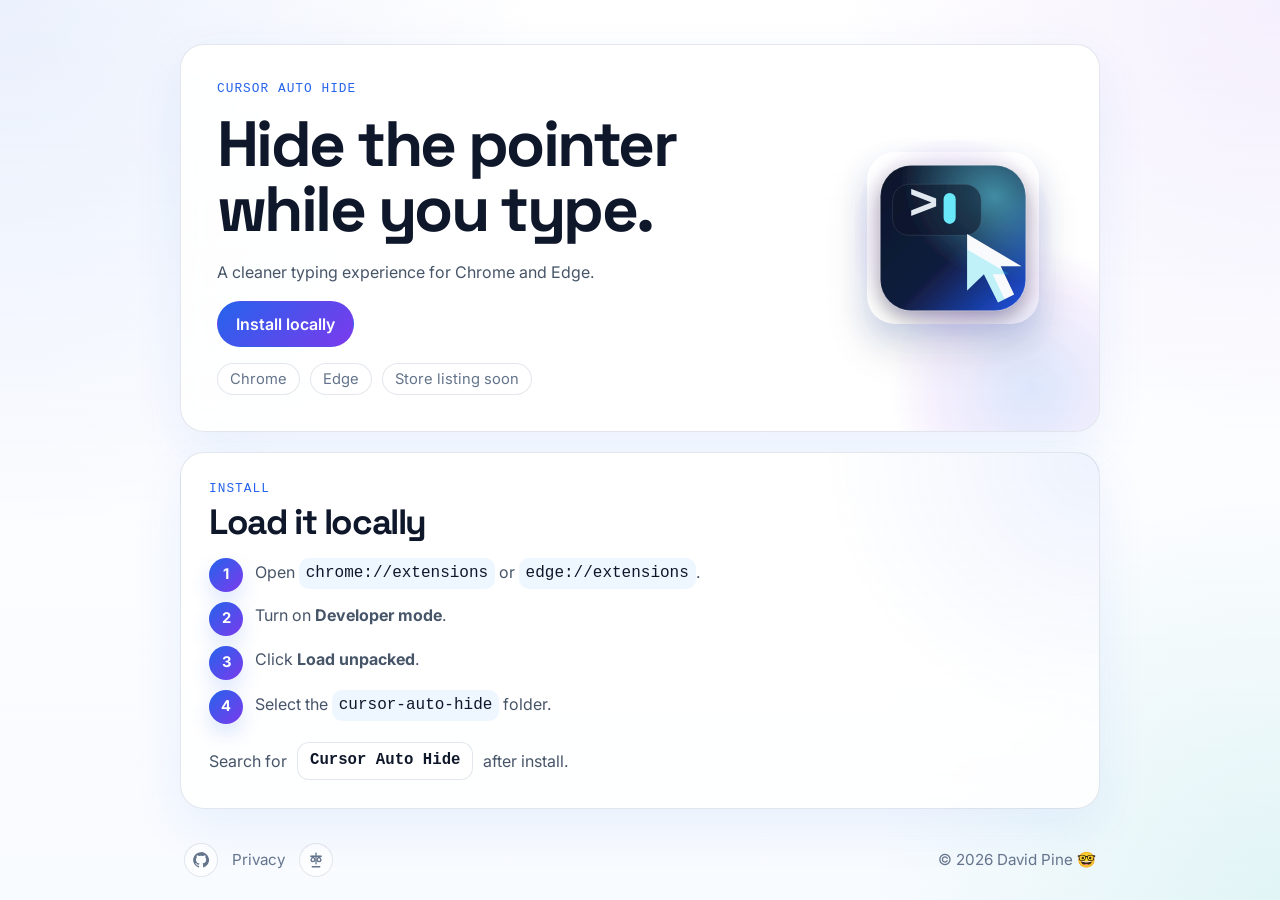
==== commit be3496e8: "Add MIT license footer link Co-authored-by: Copilot <223556219+Copilot@users.noreply.github.com>" ====
--- a/docs/index.html
+++ b/docs/index.html
@@ -71,12 +71,21 @@
 
     <footer class="site-footer">
       <div class="site-footer__links">
-        <a class="footer-link" href="https://github.com/IEvangelist/cursor-auto-hide/blob/main/PRIVACY.md">Privacy</a>
         <a class="footer-icon-link" href="https://github.com/IEvangelist/cursor-auto-hide" aria-label="GitHub repository">
-          <svg viewBox="0 0 24 24" aria-hidden="true">
+          <svg class="footer-icon footer-icon--filled" viewBox="0 0 24 24" aria-hidden="true">
             <path
               d="M12 1.5a10.5 10.5 0 0 0-3.32 20.46c.53.1.72-.23.72-.51v-1.95c-2.93.64-3.55-1.24-3.55-1.24-.48-1.22-1.18-1.55-1.18-1.55-.96-.66.07-.64.07-.64 1.06.07 1.62 1.09 1.62 1.09.94 1.61 2.46 1.15 3.06.88.1-.68.37-1.15.67-1.41-2.34-.27-4.8-1.17-4.8-5.23 0-1.16.41-2.11 1.09-2.86-.11-.27-.47-1.36.1-2.84 0 0 .89-.29 2.93 1.09a10.1 10.1 0 0 1 5.34 0c2.04-1.38 2.93-1.09 2.93-1.09.57 1.48.21 2.57.1 2.84.68.75 1.09 1.7 1.09 2.86 0 4.07-2.47 4.95-4.83 5.21.38.33.72.97.72 1.96v2.9c0 .28.19.62.73.51A10.5 10.5 0 0 0 12 1.5Z"
             />
+          </svg>
+        </a>
+        <a class="footer-link" href="https://github.com/IEvangelist/cursor-auto-hide/blob/main/PRIVACY.md">Privacy</a>
+        <a class="footer-icon-link" href="https://github.com/IEvangelist/cursor-auto-hide/blob/main/LICENSE" aria-label="MIT license">
+          <svg class="footer-icon footer-icon--stroke" viewBox="0 0 24 24" aria-hidden="true">
+            <path d="M12 3v14" />
+            <path d="M7 21h10" />
+            <path d="M5 7h14" />
+            <path d="M8 7 5.5 11.5a2.5 2.5 0 0 0 5 0L8 7Z" />
+            <path d="M16 7 13.5 11.5a2.5 2.5 0 0 0 5 0L16 7Z" />
           </svg>
         </a>
       </div>
--- a/docs/styles.css
+++ b/docs/styles.css
@@ -364,10 +364,21 @@
   border: 1px solid var(--border);
 }
 
-.footer-icon-link svg {
+.footer-icon {
   width: 18px;
   height: 18px;
+}
+
+.footer-icon--filled {
   fill: currentColor;
+}
+
+.footer-icon--stroke {
+  fill: none;
+  stroke: currentColor;
+  stroke-width: 1.75;
+  stroke-linecap: round;
+  stroke-linejoin: round;
 }
 
 @media (max-width: 760px) {
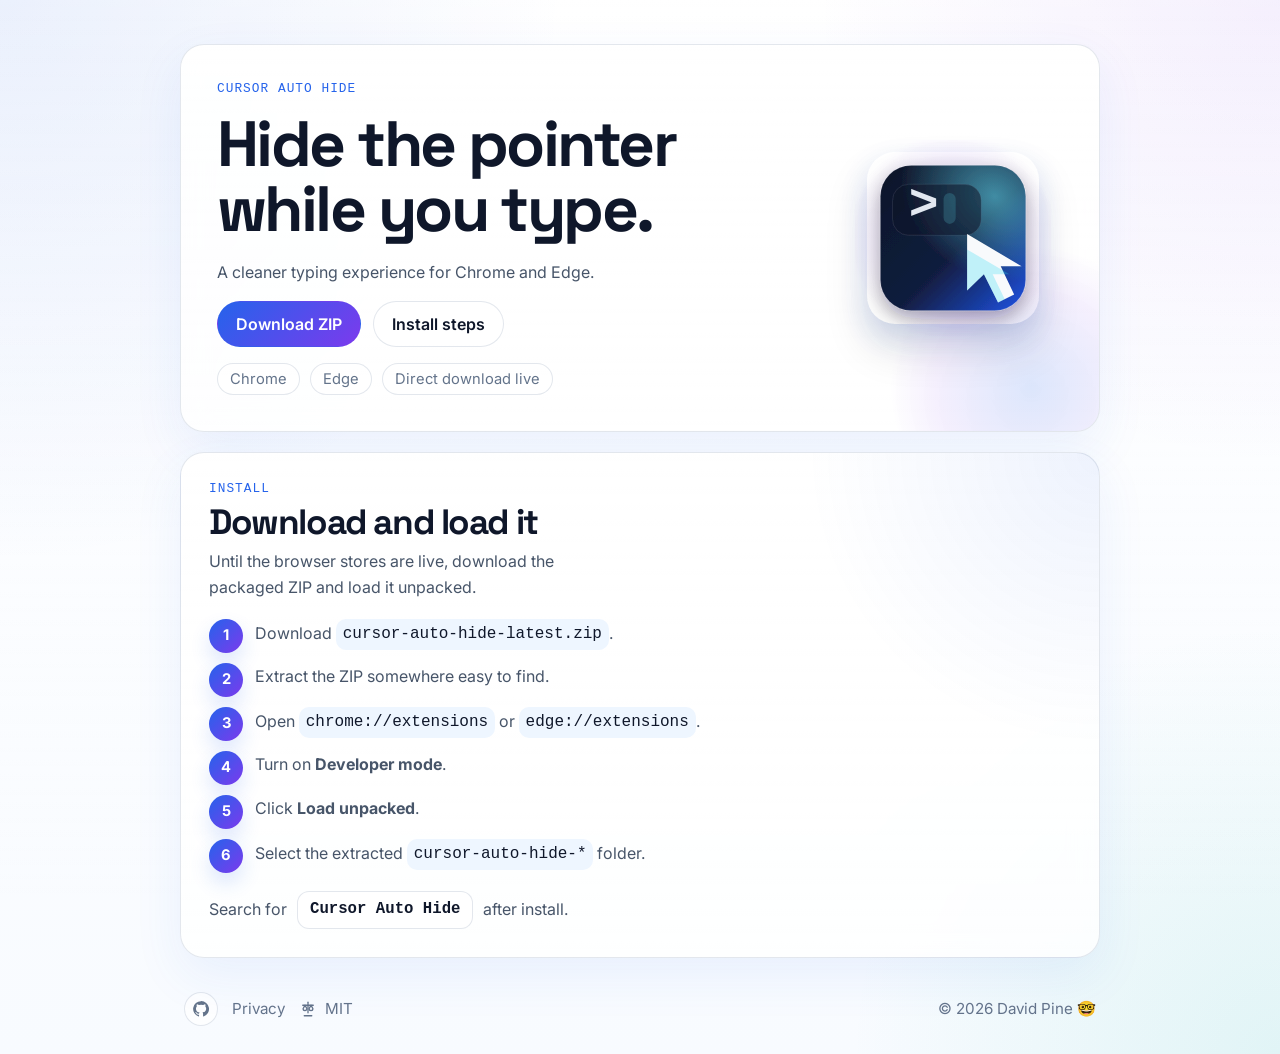
==== commit 65fbd295: "Publish direct download on Pages Co-authored-by: Copilot <223556219+Copilot@users.noreply.github.com" ====
--- a/docs/index.html
+++ b/docs/index.html
@@ -28,13 +28,14 @@
           </p>
 
           <div class="hero__actions">
-            <a class="button button--primary" href="#install">Install locally</a>
+            <a class="button button--primary" href="downloads/cursor-auto-hide-latest.zip" download>Download ZIP</a>
+            <a class="button button--secondary" href="#install">Install steps</a>
           </div>
 
           <p class="hero__meta" aria-label="Extension summary">
             <span>Chrome</span>
             <span>Edge</span>
-            <span>Store listing soon</span>
+            <span>Direct download live</span>
           </p>
         </div>
 
@@ -48,10 +49,18 @@
       <section id="install" class="install" aria-labelledby="install-title">
         <div class="install__header">
           <p class="section-label">Install</p>
-          <h2 id="install-title">Load it locally</h2>
+          <h2 id="install-title">Download and load it</h2>
+          <p class="install__note">Until the browser stores are live, download the packaged ZIP and load it unpacked.</p>
         </div>
 
         <ol class="steps">
+          <li>
+            Download
+            <a class="protocol-link" href="downloads/cursor-auto-hide-latest.zip" download><code>cursor-auto-hide-latest.zip</code></a>.
+          </li>
+          <li>
+            Extract the ZIP somewhere easy to find.
+          </li>
           <li>
             Open
             <a class="protocol-link" href="chrome://extensions"><code>chrome://extensions</code></a>
@@ -60,7 +69,7 @@
           </li>
           <li>Turn on <strong>Developer mode</strong>.</li>
           <li>Click <strong>Load unpacked</strong>.</li>
-          <li>Select the <code>cursor-auto-hide</code> folder.</li>
+          <li>Select the extracted <code>cursor-auto-hide-*</code> folder.</li>
         </ol>
 
         <p class="install__hint">
@@ -79,7 +88,7 @@
           </svg>
         </a>
         <a class="footer-link" href="https://github.com/IEvangelist/cursor-auto-hide/blob/main/PRIVACY.md">Privacy</a>
-        <a class="footer-icon-link" href="https://github.com/IEvangelist/cursor-auto-hide/blob/main/LICENSE" aria-label="MIT license">
+        <a class="footer-link footer-link--with-icon" href="https://github.com/IEvangelist/cursor-auto-hide/blob/main/LICENSE" aria-label="MIT license">
           <svg class="footer-icon footer-icon--stroke" viewBox="0 0 24 24" aria-hidden="true">
             <path d="M12 3v14" />
             <path d="M7 21h10" />
@@ -87,6 +96,7 @@
             <path d="M8 7 5.5 11.5a2.5 2.5 0 0 0 5 0L8 7Z" />
             <path d="M16 7 13.5 11.5a2.5 2.5 0 0 0 5 0L16 7Z" />
           </svg>
+          <span>MIT</span>
         </a>
       </div>
 
--- a/docs/styles.css
+++ b/docs/styles.css
@@ -160,6 +160,7 @@
 
 .hero__lede,
 .steps,
+.install__note,
 .install__hint,
 .site-footer {
   margin: 0;
@@ -242,6 +243,10 @@
 .install__header {
   display: grid;
   gap: 8px;
+}
+
+.install__note {
+  max-width: 42ch;
 }
 
 .steps {
@@ -336,6 +341,7 @@
 .site-footer__links {
   display: flex;
   align-items: center;
+  flex-wrap: wrap;
   gap: 14px;
 }
 
@@ -364,6 +370,12 @@
   border: 1px solid var(--border);
 }
 
+.footer-link--with-icon {
+  display: inline-flex;
+  align-items: center;
+  gap: 8px;
+}
+
 .footer-icon {
   width: 18px;
   height: 18px;
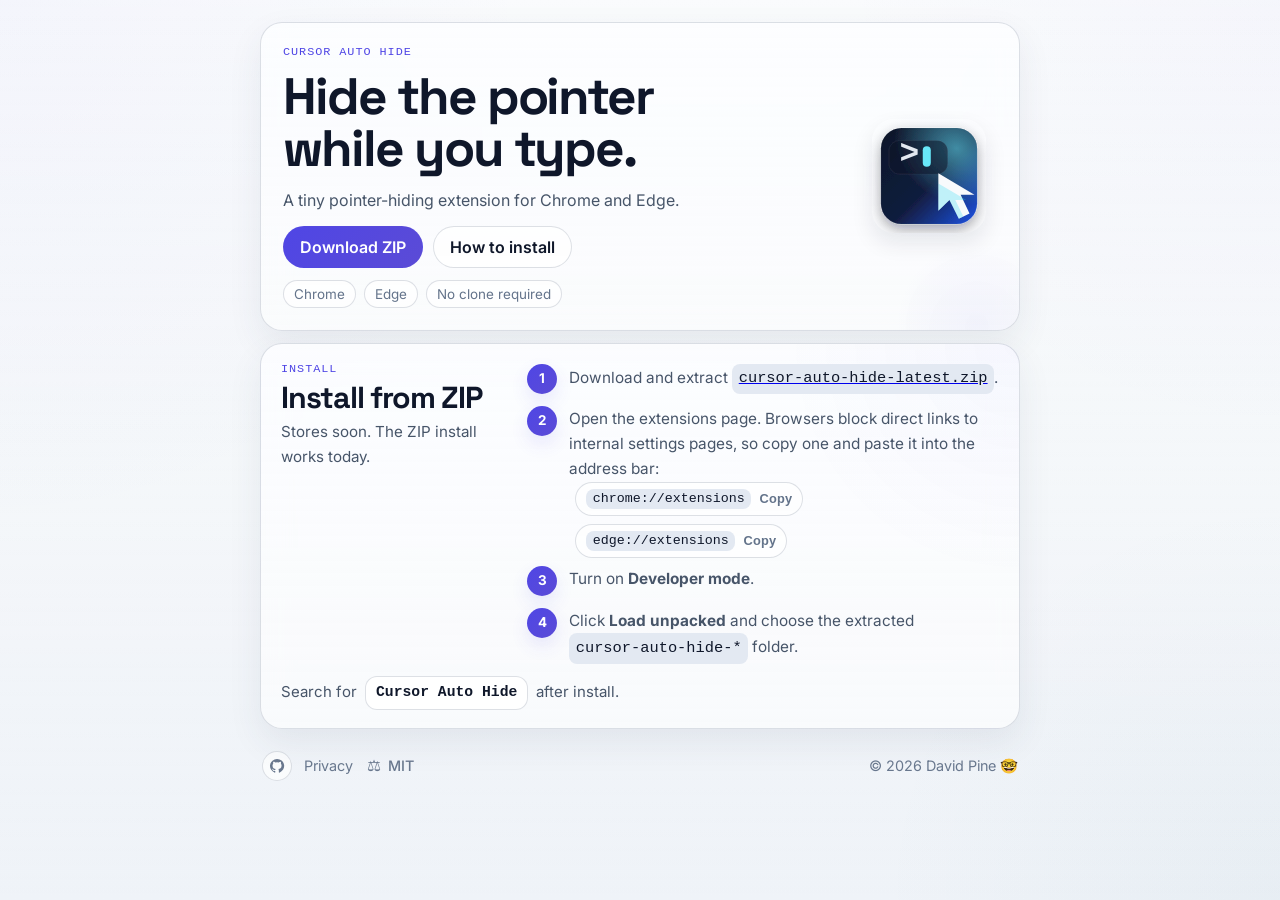
==== commit 0b0dacd7: "Use copy buttons for browser settings Co-authored-by: Copilot <223556219+Copilot@users.noreply.githu" ====
--- a/docs/index.html
+++ b/docs/index.html
@@ -16,6 +16,7 @@
     >
     <link rel="icon" href="assets/brand.svg" type="image/svg+xml">
     <link rel="stylesheet" href="styles.css">
+    <script src="site.js" defer></script>
   </head>
   <body>
     <main class="site-shell">
@@ -24,18 +25,18 @@
           <p class="eyebrow">Cursor Auto Hide</p>
           <h1 id="hero-title">Hide the pointer while you type.</h1>
           <p class="hero__lede">
-            A cleaner typing experience for Chrome and Edge.
+            A tiny pointer-hiding extension for Chrome and Edge.
           </p>
 
           <div class="hero__actions">
             <a class="button button--primary" href="downloads/cursor-auto-hide-latest.zip" download>Download ZIP</a>
-            <a class="button button--secondary" href="#install">Install steps</a>
+            <a class="button button--secondary" href="#install">How to install</a>
           </div>
 
           <p class="hero__meta" aria-label="Extension summary">
             <span>Chrome</span>
             <span>Edge</span>
-            <span>Direct download live</span>
+            <span>No clone required</span>
           </p>
         </div>
 
@@ -49,27 +50,31 @@
       <section id="install" class="install" aria-labelledby="install-title">
         <div class="install__header">
           <p class="section-label">Install</p>
-          <h2 id="install-title">Download and load it</h2>
-          <p class="install__note">Until the browser stores are live, download the packaged ZIP and load it unpacked.</p>
+          <h2 id="install-title">Install from ZIP</h2>
+          <p class="install__note">Stores soon. The ZIP install works today.</p>
         </div>
 
         <ol class="steps">
           <li>
-            Download
+            Download and extract
             <a class="protocol-link" href="downloads/cursor-auto-hide-latest.zip" download><code>cursor-auto-hide-latest.zip</code></a>.
           </li>
           <li>
-            Extract the ZIP somewhere easy to find.
-          </li>
-          <li>
-            Open
-            <a class="protocol-link" href="chrome://extensions"><code>chrome://extensions</code></a>
-            or
-            <a class="protocol-link" href="edge://extensions"><code>edge://extensions</code></a>.
+            Open the extensions page. Browsers block direct links to internal settings pages, so copy one and paste it
+            into the address bar:
+            <span class="protocol-actions" role="group" aria-label="Copy extensions page address">
+              <button class="protocol-button" type="button" data-copy-url="chrome://extensions" aria-label="Copy chrome://extensions">
+                <code>chrome://extensions</code>
+                <span class="protocol-button__status" data-copy-status>Copy</span>
+              </button>
+              <button class="protocol-button" type="button" data-copy-url="edge://extensions" aria-label="Copy edge://extensions">
+                <code>edge://extensions</code>
+                <span class="protocol-button__status" data-copy-status>Copy</span>
+              </button>
+            </span>
           </li>
           <li>Turn on <strong>Developer mode</strong>.</li>
-          <li>Click <strong>Load unpacked</strong>.</li>
-          <li>Select the extracted <code>cursor-auto-hide-*</code> folder.</li>
+          <li>Click <strong>Load unpacked</strong> and choose the extracted <code>cursor-auto-hide-*</code> folder.</li>
         </ol>
 
         <p class="install__hint">
@@ -89,13 +94,7 @@
         </a>
         <a class="footer-link" href="https://github.com/IEvangelist/cursor-auto-hide/blob/main/PRIVACY.md">Privacy</a>
         <a class="footer-link footer-link--with-icon" href="https://github.com/IEvangelist/cursor-auto-hide/blob/main/LICENSE" aria-label="MIT license">
-          <svg class="footer-icon footer-icon--stroke" viewBox="0 0 24 24" aria-hidden="true">
-            <path d="M12 3v14" />
-            <path d="M7 21h10" />
-            <path d="M5 7h14" />
-            <path d="M8 7 5.5 11.5a2.5 2.5 0 0 0 5 0L8 7Z" />
-            <path d="M16 7 13.5 11.5a2.5 2.5 0 0 0 5 0L16 7Z" />
-          </svg>
+          <span class="footer-emoji" aria-hidden="true">⚖</span>
           <span>MIT</span>
         </a>
       </div>
--- a/docs/styles.css
+++ b/docs/styles.css
@@ -1,18 +1,18 @@
 :root {
   color-scheme: light;
-  --bg: #f8fbff;
-  --bg-accent: #eef6ff;
-  --surface: rgba(255, 255, 255, 0.82);
-  --surface-strong: rgba(255, 255, 255, 0.94);
-  --border: rgba(148, 163, 184, 0.26);
+  --bg: #eff3f8;
+  --bg-accent: #e3e9f2;
+  --surface: rgba(251, 252, 253, 0.78);
+  --surface-strong: rgba(252, 253, 255, 0.9);
+  --border: rgba(100, 116, 139, 0.22);
   --text: #0f172a;
   --muted: #475569;
   --subtle: #64748b;
-  --accent: #2563eb;
-  --accent-2: #7c3aed;
-  --accent-3: #14b8a6;
-  --shadow: 0 18px 50px rgba(37, 99, 235, 0.08);
-  --radius: 24px;
+  --accent: #4f46e5;
+  --accent-2: #5b4bd6;
+  --accent-3: #155e75;
+  --shadow: 0 14px 34px rgba(51, 65, 85, 0.08);
+  --radius: 22px;
   --mono: "SFMono-Regular", Consolas, "Liberation Mono", Menlo, monospace;
   --heading: "Space Grotesk", Inter, "Segoe UI", system-ui, sans-serif;
 }
@@ -31,10 +31,10 @@
   color: var(--text);
   font-family: Inter, "Segoe UI", system-ui, sans-serif;
   background:
-    radial-gradient(circle at top left, rgba(37, 99, 235, 0.12), transparent 34%),
-    radial-gradient(circle at top right, rgba(124, 58, 237, 0.10), transparent 28%),
-    radial-gradient(circle at bottom right, rgba(20, 184, 166, 0.10), transparent 26%),
-    linear-gradient(180deg, #ffffff 0%, var(--bg) 100%);
+    radial-gradient(circle at top left, rgba(79, 70, 229, 0.045), transparent 34%),
+    radial-gradient(circle at top right, rgba(91, 75, 214, 0.04), transparent 28%),
+    radial-gradient(circle at bottom right, rgba(21, 94, 117, 0.035), transparent 26%),
+    linear-gradient(180deg, #f8fafc 0%, var(--bg) 100%);
 }
 
 body::before {
@@ -46,9 +46,9 @@
 }
 
 .site-shell {
-  width: min(920px, calc(100% - 32px));
+  width: min(760px, calc(100% - 24px));
   margin: 0 auto;
-  padding: 44px 0 24px;
+  padding: 22px 0 14px;
 }
 
 .hero,
@@ -70,20 +70,20 @@
   position: relative;
   overflow: hidden;
   display: grid;
-  grid-template-columns: minmax(0, 1fr) 220px;
-  gap: 24px;
-  align-items: center;
-  padding: 36px;
+  grid-template-columns: minmax(0, 1fr) 136px;
+  gap: 14px;
+  align-items: center;
+  padding: 22px;
 }
 
 .hero::after {
   content: "";
   position: absolute;
-  inset: auto -72px -96px auto;
-  width: 280px;
-  height: 280px;
+  inset: auto -38px -74px auto;
+  width: 160px;
+  height: 160px;
   border-radius: 999px;
-  background: radial-gradient(circle, rgba(37, 99, 235, 0.16), rgba(124, 58, 237, 0.08) 48%, transparent 72%);
+  background: radial-gradient(circle, rgba(79, 70, 229, 0.05), rgba(91, 75, 214, 0.025) 48%, transparent 72%);
   pointer-events: none;
 }
 
@@ -91,8 +91,8 @@
   position: relative;
   z-index: 1;
   display: grid;
-  gap: 16px;
-  max-width: 520px;
+  gap: 12px;
+  max-width: 480px;
 }
 
 .hero__art {
@@ -106,12 +106,11 @@
   display: flex;
   align-items: center;
   justify-content: center;
-  width: min(100%, 196px);
+  width: min(100%, 126px);
   aspect-ratio: 1;
-  padding: 12px;
-  border-radius: 40px;
-  background:
-    radial-gradient(circle, rgba(37, 99, 235, 0.16), rgba(124, 58, 237, 0.08) 56%, transparent 76%);
+  padding: 6px;
+  border-radius: 24px;
+  background: radial-gradient(circle, rgba(79, 70, 229, 0.04), rgba(91, 75, 214, 0.015) 56%, transparent 76%);
 }
 
 .hero__brand {
@@ -119,11 +118,9 @@
   width: 100%;
   aspect-ratio: 1;
   border: 0;
-  border-radius: 28px;
+  border-radius: 22px;
   overflow: hidden;
-  box-shadow:
-    0 24px 44px rgba(15, 23, 42, 0.14),
-    0 12px 28px rgba(37, 99, 235, 0.14);
+  box-shadow: 0 10px 22px rgba(15, 23, 42, 0.09);
 }
 
 .eyebrow,
@@ -137,7 +134,7 @@
 .section-label {
   margin: 0;
   color: var(--accent);
-  font-size: 0.8rem;
+  font-size: 0.74rem;
   letter-spacing: 0.08em;
   text-transform: uppercase;
 }
@@ -151,11 +148,11 @@
 }
 
 h1 {
-  font-size: clamp(2.4rem, 6vw, 4rem);
+  font-size: clamp(2rem, 5vw, 3.2rem);
 }
 
 h2 {
-  font-size: clamp(1.5rem, 3.6vw, 2.2rem);
+  font-size: clamp(1.35rem, 3vw, 1.9rem);
 }
 
 .hero__lede,
@@ -171,15 +168,15 @@
 .hero__actions {
   display: flex;
   flex-wrap: wrap;
-  gap: 12px;
+  gap: 10px;
 }
 
 .button {
   display: inline-flex;
   align-items: center;
   justify-content: center;
-  min-height: 46px;
-  padding: 0 18px;
+  min-height: 42px;
+  padding: 0 16px;
   border-radius: 999px;
   border: 1px solid transparent;
   text-decoration: none;
@@ -189,7 +186,7 @@
 
 .button:hover {
   transform: translateY(-1px);
-  filter: saturate(1.08);
+  filter: saturate(1.04);
 }
 
 .button--primary {
@@ -214,39 +211,40 @@
 .hero__meta {
   display: flex;
   flex-wrap: wrap;
-  gap: 10px;
+  gap: 8px;
   margin: 0;
 }
 
 .hero__meta span {
   display: inline-flex;
   align-items: center;
-  min-height: 32px;
-  padding: 0 12px;
+  min-height: 28px;
+  padding: 0 10px;
   border-radius: 999px;
-  background: rgba(255, 255, 255, 0.72);
+  background: rgba(255, 255, 255, 0.64);
   border: 1px solid var(--border);
   color: var(--subtle);
-  font-size: 0.92rem;
+  font-size: 0.84rem;
 }
 
 .install {
   display: grid;
-  gap: 18px;
-  margin-top: 20px;
-  padding: 28px;
+  gap: 14px;
+  margin-top: 12px;
+  padding: 18px 20px;
   background:
-    radial-gradient(circle at top right, rgba(37, 99, 235, 0.08), transparent 28%),
+    radial-gradient(circle at top right, rgba(79, 70, 229, 0.03), transparent 28%),
     linear-gradient(180deg, var(--surface-strong), var(--surface));
 }
 
 .install__header {
   display: grid;
-  gap: 8px;
+  gap: 6px;
 }
 
 .install__note {
-  max-width: 42ch;
+  max-width: 34ch;
+  font-size: 0.95rem;
 }
 
 .steps {
@@ -258,7 +256,8 @@
 .steps li {
   position: relative;
   min-height: 34px;
-  padding-left: 46px;
+  padding-left: 42px;
+  font-size: 0.96rem;
 }
 
 .steps li::before {
@@ -269,24 +268,25 @@
   left: 0;
   display: grid;
   place-items: center;
-  width: 34px;
-  height: 34px;
+  width: 30px;
+  height: 30px;
   border-radius: 999px;
   background: linear-gradient(135deg, var(--accent), var(--accent-2));
   color: #ffffff;
-  font-size: 0.92rem;
+  font-size: 0.84rem;
   font-weight: 700;
   line-height: 1;
-  box-shadow: 0 10px 20px rgba(37, 99, 235, 0.16);
+  box-shadow: 0 8px 18px rgba(79, 70, 229, 0.12);
 }
 
 .steps li + li {
-  margin-top: 10px;
+  margin-top: 8px;
 }
 
 .steps strong,
 .steps code,
-.steps a {
+.steps a,
+.steps button {
   display: inline-flex;
 }
 
@@ -294,55 +294,89 @@
   display: flex;
   flex-wrap: wrap;
   align-items: center;
-  gap: 10px;
+  gap: 8px;
+  font-size: 0.94rem;
 }
 
 .search-term {
   display: inline-flex;
   align-items: center;
-  min-height: 38px;
-  padding: 0 12px;
+  min-height: 34px;
+  padding: 0 10px;
   border-radius: 12px;
   background: #ffffff;
   border: 1px solid var(--border);
   color: var(--text);
-  font-size: 0.98rem;
+  font-size: 0.92rem;
   font-weight: 600;
 }
 
 code {
   padding: 0.16rem 0.42rem;
-  border-radius: 10px;
+  border-radius: 8px;
   background: var(--bg-accent);
   color: var(--text);
 }
 
-.protocol-link {
-  color: inherit;
-  text-decoration: none;
-}
-
-.protocol-link:hover code,
-.protocol-link:focus-visible code {
-  background: rgba(37, 99, 235, 0.12);
+.protocol-actions {
+  display: inline-flex;
+  flex-wrap: wrap;
+  gap: 8px;
+  margin-left: 6px;
+  vertical-align: middle;
+}
+
+.protocol-button {
+  display: inline-flex;
+  align-items: center;
+  gap: 8px;
+  min-height: 34px;
+  padding: 0 10px;
+  border: 1px solid var(--border);
+  border-radius: 999px;
+  background: rgba(255, 255, 255, 0.62);
+  color: var(--text);
+  cursor: pointer;
+}
+
+.protocol-button:hover,
+.protocol-button:focus-visible {
+  border-color: rgba(79, 70, 229, 0.28);
+  background: rgba(255, 255, 255, 0.82);
+}
+
+.protocol-button__status {
+  color: var(--subtle);
+  font-size: 0.8rem;
+  font-weight: 600;
+  letter-spacing: 0.02em;
+}
+
+.protocol-button[data-copy-state="copied"] {
+  border-color: rgba(79, 70, 229, 0.3);
+  background: rgba(79, 70, 229, 0.08);
+}
+
+.protocol-button[data-copy-state="copied"] .protocol-button__status {
+  color: var(--accent);
 }
 
 .site-footer {
   display: flex;
   align-items: center;
   justify-content: space-between;
-  width: min(920px, calc(100% - 32px));
-  margin: 0 auto 28px;
-  gap: 16px;
-  padding: 10px 4px 0;
-  font-size: 0.95rem;
+  width: min(760px, calc(100% - 24px));
+  margin: 0 auto 18px;
+  gap: 12px;
+  padding: 8px 2px 0;
+  font-size: 0.9rem;
 }
 
 .site-footer__links {
   display: flex;
   align-items: center;
   flex-wrap: wrap;
-  gap: 14px;
+  gap: 12px;
 }
 
 .footer-link,
@@ -363,40 +397,56 @@
   display: inline-flex;
   align-items: center;
   justify-content: center;
-  width: 34px;
-  height: 34px;
+  width: 30px;
+  height: 30px;
   border-radius: 999px;
-  background: rgba(255, 255, 255, 0.72);
+  background: rgba(255, 255, 255, 0.68);
   border: 1px solid var(--border);
 }
 
 .footer-link--with-icon {
   display: inline-flex;
   align-items: center;
-  gap: 8px;
+  gap: 5px;
+  font-weight: 500;
 }
 
 .footer-icon {
+  width: 16px;
+  height: 16px;
+}
+
+.footer-link--with-icon .footer-icon {
   width: 18px;
   height: 18px;
 }
 
+.footer-emoji {
+  display: inline-flex;
+  align-items: center;
+  justify-content: center;
+  width: 18px;
+  height: 18px;
+  font-size: 0.98rem;
+  line-height: 1;
+}
+
 .footer-icon--filled {
   fill: currentColor;
 }
 
-.footer-icon--stroke {
-  fill: none;
-  stroke: currentColor;
-  stroke-width: 1.75;
-  stroke-linecap: round;
-  stroke-linejoin: round;
+.footer-icon--scale {
+  fill: currentColor;
 }
 
 @media (max-width: 760px) {
+  .install {
+    grid-template-columns: 1fr;
+  }
+
   .hero {
     grid-template-columns: 1fr;
-    padding: 28px;
+    padding: 22px;
   }
 
   .hero__art {
@@ -405,12 +455,12 @@
   }
 
   .hero__art-surface {
-    width: 128px;
-    padding: 12px;
+    width: 98px;
+    padding: 6px;
   }
 
   .install {
-    padding: 24px;
+    padding: 18px;
   }
 
   .site-footer {
@@ -420,19 +470,46 @@
   }
 }
 
+@media (min-width: 761px) {
+  .install {
+    grid-template-columns: minmax(0, 228px) minmax(0, 1fr);
+    column-gap: 18px;
+    row-gap: 10px;
+    align-items: start;
+  }
+
+  .install__header {
+    grid-column: 1;
+    grid-row: 1;
+  }
+
+  .steps {
+    grid-column: 2;
+    grid-row: 1;
+    margin-top: 2px;
+  }
+
+  .install__hint {
+    grid-column: 1 / -1;
+    grid-row: 2;
+    align-self: start;
+    margin-top: 2px;
+  }
+}
+
 @media (max-width: 540px) {
   .site-shell {
-    width: min(100% - 20px, 920px);
-    padding-top: 20px;
+    width: min(100% - 18px, 760px);
+    padding-top: 18px;
   }
 
   .site-footer {
-    width: min(100% - 20px, 920px);
+    width: min(100% - 18px, 760px);
   }
 
   .hero,
   .install {
-    border-radius: 20px;
+    border-radius: 18px;
   }
 
   .hero__actions {
